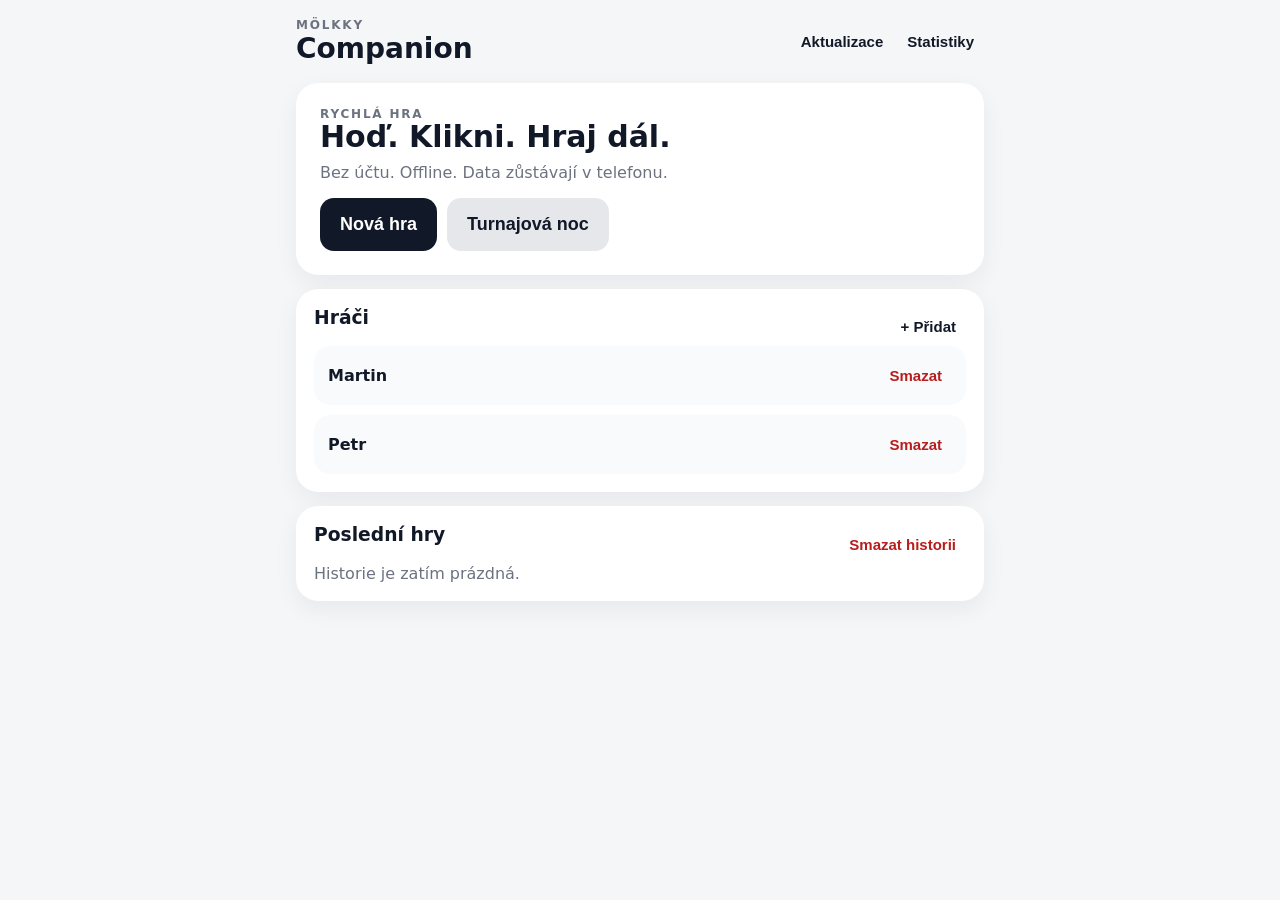
==== app/src/main/assets/index.html @ 86cca373 "Add files via upload" ====
<!doctype html>
<html lang="cs">
<head>
  <meta charset="utf-8" />
  <meta name="viewport" content="width=device-width,initial-scale=1,viewport-fit=cover" />
  <meta name="theme-color" content="#111827" />
  <title>Mölkky Companion</title>
  <link rel="manifest" href="manifest.webmanifest" />
  <link rel="stylesheet" href="styles.css" />
</head>
<body>
  <div class="app-shell">
    <header class="topbar">
      <div>
        <div class="eyebrow">MÖLKKY</div>
        <h1>Companion</h1>
      </div>
      <div class="top-actions"><button id="checkUpdateBtn" class="ghost">Aktualizace</button><button id="navStats" class="ghost">Statistiky</button></div>
    </header>

    <main>
      <section id="homeView" class="view active">
        <div class="card hero">
          <div>
            <div class="eyebrow">RYCHLÁ HRA</div>
            <h2>Hoď. Klikni. Hraj dál.</h2>
            <p>Bez účtu. Offline. Data zůstávají v telefonu.</p>
          </div>
          <div class="hero-actions">
            <button id="newGameBtn" class="primary big">Nová hra</button>
            <button id="tournamentNightBtn" class="secondary big">Turnajová noc</button>
          </div>
        </div>

        <div class="card">
          <div class="section-head">
            <h3>Hráči</h3>
            <button id="addPlayerBtn" class="ghost">+ Přidat</button>
          </div>
          <div id="playerList" class="player-list"></div>
        </div>

        <div class="card">
          <div class="section-head">
            <h3>Poslední hry</h3>
            <button id="clearHistoryBtn" class="ghost danger-text">Smazat historii</button>
          </div>
          <div id="historyList" class="history-list"></div>
        </div>
      </section>

      <section id="setupView" class="view">
        <div class="section-head">
          <button class="ghost back-home">← Zpět</button>
          <h2>Nová hra</h2>
        </div>

        <div class="card">
          <div class="section-head">
            <h3 id="setupTitle">Vyber hráče</h3>
            <span id="setupModeTag" class="tag">Jedna hra</span>
          </div>
          <p class="muted">Vybraní hráči hrají v pořadí shora dolů. Přetáhni je za ☰ nebo použij šipky.</p>
          <div id="orderedPlayers" class="ordered-players"></div>
          <div class="order-actions">
            <button id="sameOrderBtn" class="secondary">Stejné</button>
            <button id="reverseOrderBtn" class="secondary">Obrátit</button>
            <button id="randomOrderBtn" class="secondary">Náhodně</button>
          </div>
          <h4>Další hráči</h4>
          <div id="setupPlayers" class="setup-players"></div>
          <button id="addPlayerSetupBtn" class="secondary">+ Nový hráč</button>
        </div>

        <div class="card compact">
          <label class="toggle-row">
            <span>
              <strong>3 minutí = vyřazení</strong>
              <small>Oficiální pravidlo pro tři po sobě jdoucí hody bez bodu.</small>
            </span>
            <input id="threeMissRule" type="checkbox" checked>
          </label>
        </div>

        <button id="startGameBtn" class="primary big full">Spustit hru</button>
      </section>

      <section id="gameView" class="view">
        <div class="game-top">
          <button id="quitGameBtn" class="ghost">Ukončit</button>
          <div id="gameRound" class="pill">Kolo 1</div>
          <button id="undoBtn" class="ghost">↶ Undo</button>
        </div>

        <div class="score-card">
          <div class="turn-label">NA TAHU</div>
          <div id="currentPlayerName" class="current-name">—</div>
          <div class="score-line">
            <span id="currentScore">0</span>
            <small>/ 50</small>
          </div>
          <div id="targetHint" class="target-hint">Potřebuješ 50 bodů</div>
          <div id="missesHint" class="misses-hint">Minutí: 0/3</div>
        </div>

        <div class="card">
          <div class="entry-tabs">
            <button id="pinsModeBtn" class="mode-btn active">Kuželky</button>
            <button id="pointsModeBtn" class="mode-btn">Body</button>
          </div>

          <div id="pinsEntry">
            <div class="section-head">
              <h3>Co spadlo?</h3>
              <span id="selectionSummary" class="muted">Nic</span>
            </div>
            <div id="pinsGrid" class="pins-grid"></div>
          </div>

          <div id="pointsEntry" class="hidden">
            <div class="section-head"><h3>Kolik bodů?</h3><span class="muted">0–12</span></div>
            <div id="pointsGrid" class="points-grid"></div>
          </div>

          <div class="throw-actions">
            <button id="missBtn" class="secondary">Minutí</button>
            <button id="confirmThrowBtn" class="primary">Zapsat hod</button>
          </div>
        </div>

        <div class="card">
          <h3>Pořadí</h3>
          <div id="liveStandings" class="standings"></div>
        </div>
      </section>

      <section id="statsView" class="view">
        <div class="section-head">
          <button class="ghost back-home">← Zpět</button>
          <h2>Statistiky</h2>
        </div>
        <div id="statsContent"></div>
      </section>

      <section id="gameOverView" class="view">
        <div class="card hero center">
          <div class="eyebrow">VÍTĚZ</div>
          <h2 id="winnerName">—</h2>
          <p id="winnerSummary">—</p>
          <button id="rematchBtn" class="primary big">Odveta</button>
          <button id="nextTournamentGameBtn" class="primary big hidden">Další hra večera</button>
          <button id="endTournamentBtn" class="secondary hidden">Ukončit turnajovou noc</button>
          <button class="secondary back-home">Domů</button>
        </div>
        <div class="card">
          <h3>Výsledek</h3>
          <div id="finalStandings" class="standings"></div>
        </div>
        <div id="tournamentSummaryCard" class="card hidden">
          <div class="section-head"><h3>Turnajová noc</h3><span id="nightGameCount" class="tag"></span></div>
          <div id="nightStandings" class="standings"></div>
        </div>
      </section>
    </main>
  </div>

  <dialog id="playerDialog">
    <form method="dialog" id="playerForm">
      <h3>Nový hráč</h3>
      <input id="playerNameInput" maxlength="20" placeholder="Jméno hráče" autocomplete="off" required />
      <div class="dialog-actions">
        <button value="cancel" class="secondary">Zrušit</button>
        <button id="savePlayerBtn" value="default" class="primary">Uložit</button>
      </div>
    </form>
  </dialog>

  <script src="app.js"></script>
  <dialog id="updateDialog"><form method="dialog" id="updateForm"><h3>Aktualizace aplikace</h3><p id="updateMessage">Kontroluji novou verzi…</p><div class="dialog-actions"><button value="cancel" class="secondary">Zavřít</button><button id="downloadUpdateBtn" type="button" class="primary hidden">Stáhnout APK</button></div></form></dialog>
</body>
</html>
---- app/src/main/assets/styles.css ----
*{box-sizing:border-box}html,body{margin:0;padding:0;background:#f4f6f8;color:#111827;font-family:Inter,ui-sans-serif,system-ui,-apple-system,BlinkMacSystemFont,"Segoe UI",sans-serif}
body{min-height:100vh}.app-shell{max-width:720px;margin:0 auto;padding:18px 16px 40px}.topbar,.section-head,.game-top,.throw-actions,.toggle-row{display:flex;align-items:center;justify-content:space-between;gap:12px}
.topbar{margin-bottom:18px}.topbar h1,.section-head h2,h2,h3,p{margin-top:0}.topbar h1{margin-bottom:0;font-size:28px}.eyebrow{font-size:12px;font-weight:900;letter-spacing:.15em;color:#6b7280}
.view{display:none}.view.active{display:block}.card,.score-card{background:#fff;border-radius:22px;padding:18px;box-shadow:0 8px 24px rgba(17,24,39,.06);margin-bottom:14px}
.hero{padding:24px}.hero h2{font-size:30px;line-height:1.05;margin-bottom:10px}.hero p{color:#6b7280}.center{text-align:center}.compact{padding:14px 18px}
button{border:0;border-radius:14px;padding:12px 16px;font-weight:800;font-size:15px;cursor:pointer}.primary{background:#111827;color:white}.secondary{background:#e5e7eb;color:#111827}.ghost{background:transparent;color:#111827;padding:9px 10px}.danger-text{color:#b91c1c}.big{font-size:18px;padding:16px 20px}.full{width:100%}
.player-list,.history-list,.setup-players,.standings{display:grid;gap:10px}.player-row,.history-row,.setup-row,.standing-row{display:flex;align-items:center;justify-content:space-between;gap:10px;background:#f8fafc;border-radius:16px;padding:12px 14px}
.player-name{font-weight:850}.muted,small{color:#6b7280}.setup-row label{display:flex;align-items:center;gap:10px;width:100%;font-weight:800}.setup-row input{width:22px;height:22px}
.toggle-row small{display:block;margin-top:4px;line-height:1.35}.toggle-row input{width:24px;height:24px}
.score-card{text-align:center;padding:22px;background:#111827;color:white}.turn-label{font-size:12px;letter-spacing:.14em;color:#9ca3af;font-weight:900}.current-name{font-size:34px;font-weight:950;margin-top:4px}
.score-line{font-size:64px;font-weight:950;line-height:1;display:flex;justify-content:center;align-items:flex-end;gap:6px;margin:6px 0}.score-line small{font-size:20px;margin-bottom:7px}
.target-hint{font-weight:800;color:#d1d5db}.misses-hint{margin-top:8px;color:#fca5a5;font-size:13px;font-weight:800}
.pins-grid{display:grid;grid-template-columns:repeat(4,1fr);gap:10px;margin:14px 0}.pin{aspect-ratio:1/1;border-radius:50%;background:#eef2f7;color:#111827;font-size:22px;font-weight:950;border:3px solid transparent}
.pin.selected{background:#111827;color:#fff}.throw-actions button{flex:1}.pill{background:#e5e7eb;border-radius:999px;padding:8px 12px;font-weight:850;font-size:13px}
.standing-row.active{outline:3px solid #111827}.standing-row.eliminated{opacity:.45}.standing-score{font-size:22px;font-weight:950}.tag{font-size:11px;font-weight:900;background:#e5e7eb;border-radius:999px;padding:5px 8px}
.stat-grid{display:grid;grid-template-columns:repeat(2,1fr);gap:10px}.stat-card{background:#fff;border-radius:18px;padding:16px;box-shadow:0 8px 24px rgba(17,24,39,.05)}.stat-value{font-size:28px;font-weight:950}.stat-label{color:#6b7280;font-size:12px;font-weight:850}
dialog{border:0;border-radius:20px;padding:0;width:min(92vw,420px)}dialog::backdrop{background:rgba(17,24,39,.55)}#playerForm{padding:20px}#playerForm input{width:100%;padding:14px;border:1px solid #d1d5db;border-radius:12px;font-size:16px}.dialog-actions{display:flex;justify-content:flex-end;gap:10px;margin-top:14px}
@media(max-width:520px){.app-shell{padding:12px 12px 28px}.hero h2{font-size:27px}.pins-grid{grid-template-columns:repeat(4,1fr)}.pin{font-size:20px}.score-line{font-size:58px}}

.entry-tabs{display:grid;grid-template-columns:1fr 1fr;gap:8px;background:#eef2f7;padding:5px;border-radius:16px;margin-bottom:18px}
.mode-btn{background:transparent;color:#6b7280}
.mode-btn.active{background:#fff;color:#111827;box-shadow:0 2px 8px rgba(17,24,39,.08)}
.points-grid{display:grid;grid-template-columns:repeat(4,1fr);gap:10px;margin:14px 0}
.point-btn{padding:17px 6px;background:#eef2f7;font-size:20px;font-weight:950}
.point-btn.selected{background:#111827;color:#fff}
.hidden{display:none!important}

.hero-actions{display:flex;gap:10px;flex-wrap:wrap}
.ordered-players{display:grid;gap:9px;margin:12px 0 14px}
.order-row{display:grid;grid-template-columns:auto 1fr auto auto auto;align-items:center;gap:8px;background:#f8fafc;border-radius:16px;padding:10px}
.order-row.dragging{opacity:.45}
.drag-handle{font-size:22px;color:#6b7280;padding:8px;touch-action:none;cursor:grab}
.order-row .mini{padding:8px 10px;border-radius:10px;background:#e5e7eb}
.order-row .remove-order{background:transparent;color:#b91c1c;padding:8px}
.order-actions{display:grid;grid-template-columns:repeat(3,1fr);gap:8px;margin-bottom:18px}
.setup-pool-btn{width:100%;display:flex;justify-content:space-between;align-items:center;background:#f8fafc;margin-bottom:8px}
.night-delta.up{font-weight:900}
.night-delta.down{font-weight:900}
@media(max-width:520px){.hero-actions{display:grid}.hero-actions button{width:100%}.order-row{grid-template-columns:auto 1fr auto auto}.order-row .remove-order{grid-column:4}}

.top-actions{display:flex;gap:4px;align-items:center}
#updateForm{padding:20px}
#updateForm p{color:#4b5563;line-height:1.45}
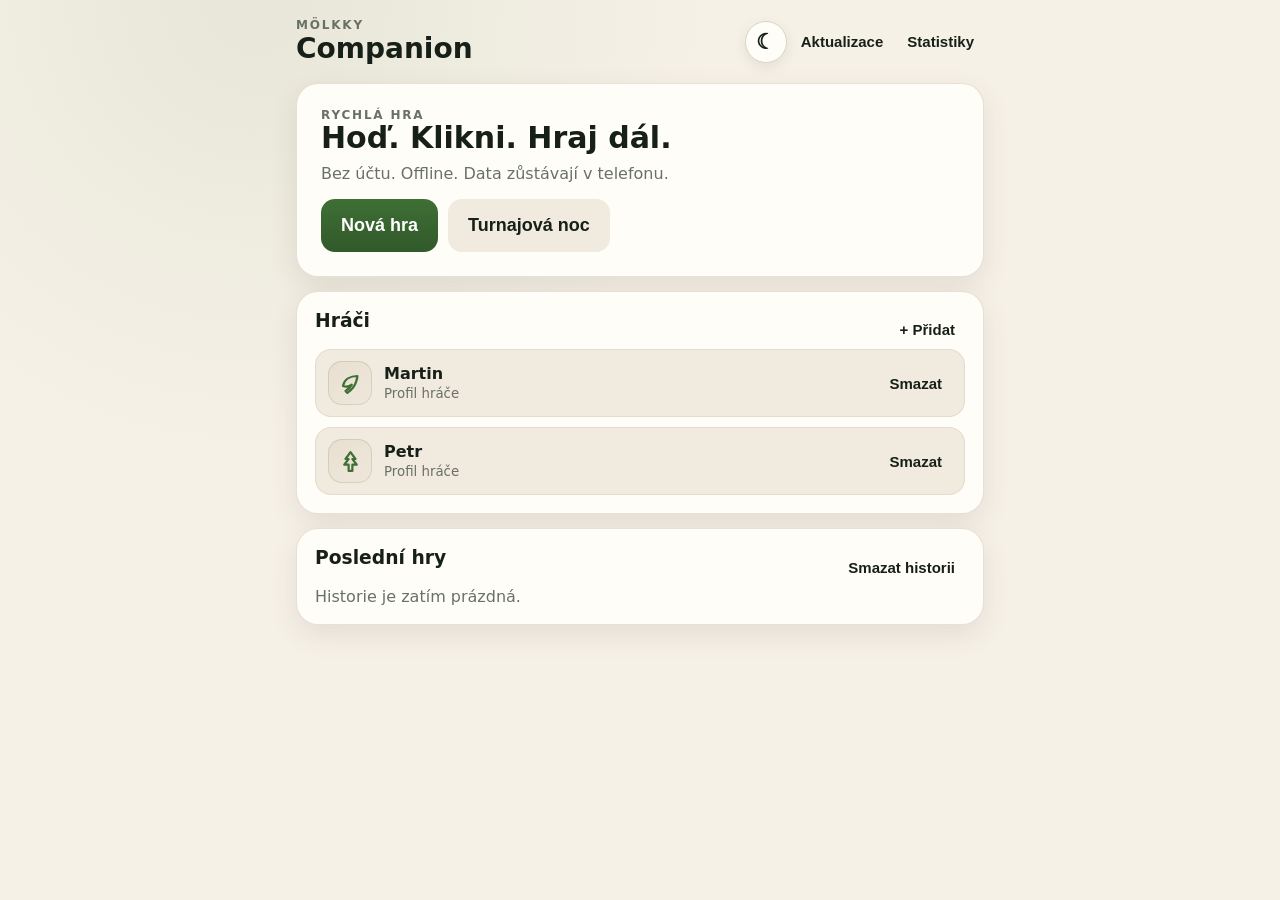
==== commit d1f3a9e3: "Add files via upload" ====
--- a/app/src/main/assets/index.html
+++ b/app/src/main/assets/index.html
@@ -15,7 +15,13 @@
         <div class="eyebrow">MÖLKKY</div>
         <h1>Companion</h1>
       </div>
-      <div class="top-actions"><button id="checkUpdateBtn" class="ghost">Aktualizace</button><button id="navStats" class="ghost">Statistiky</button></div>
+      <div class="top-actions">
+        <button id="themeToggleBtn" class="icon-btn theme-toggle" type="button" aria-label="Přepnout světlý/tmavý vzhled" title="Přepnout vzhled">
+          <span id="themeToggleIcon" aria-hidden="true">☾</span>
+        </button>
+        <button id="checkUpdateBtn" class="ghost">Aktualizace</button>
+        <button id="navStats" class="ghost">Statistiky</button>
+      </div>
     </header>
 
     <main>
@@ -95,6 +101,7 @@
         <div class="score-card">
           <div class="turn-label">NA TAHU</div>
           <div id="currentPlayerName" class="current-name">—</div>
+          <div id="currentPlayerBadge" class="current-player-badge" aria-hidden="true"></div>
           <div class="score-line">
             <span id="currentScore">0</span>
             <small>/ 50</small>
@@ -123,7 +130,7 @@
           </div>
 
           <div class="throw-actions">
-            <button id="missBtn" class="secondary">Minutí</button>
+            <button id="missBtn" class="secondary miss-button"><span class="miss-icon" aria-hidden="true"><svg viewBox="0 0 32 32" focusable="false"><circle cx="16" cy="16" r="10"></circle><circle cx="16" cy="16" r="4"></circle><path d="M6 26L26 6"></path><path d="M21 6h5v5"></path></svg></span><span>Minutí</span></button>
             <button id="confirmThrowBtn" class="primary">Zapsat hod</button>
           </div>
         </div>
--- a/app/src/main/assets/styles.css
+++ b/app/src/main/assets/styles.css
@@ -41,3 +41,53 @@
 .top-actions{display:flex;gap:4px;align-items:center}
 #updateForm{padding:20px}
 #updateForm p{color:#4b5563;line-height:1.45}
+
+
+/* v1.5 visual system */
+:root{
+  --bg:#f6f1e7;--surface:#fffdf8;--surface-2:#f0eadf;--surface-3:#e8dfd1;
+  --text:#172018;--muted:#697167;--line:#ded4c5;--primary:#3f6f35;--primary-2:#31592a;
+  --accent:#b56c2d;--danger:#b33a32;--shadow:0 10px 28px rgba(66,51,35,.10);
+  --score:#173019;--score-text:#fffef8;--avatar-bg:#e8dfcf;--avatar-fg:#3f6f35;
+}
+html[data-theme="dark"]{
+  --bg:#0b100c;--surface:#151b16;--surface-2:#1d251e;--surface-3:#273128;
+  --text:#f4f1e8;--muted:#aab2a9;--line:#344036;--primary:#79ad58;--primary-2:#649747;
+  --accent:#df944b;--danger:#ef7f75;--shadow:0 14px 30px rgba(0,0,0,.28);
+  --score:#111812;--score-text:#fffdf6;--avatar-bg:#283328;--avatar-fg:#9acb78;
+}
+html,body{background:var(--bg)!important;color:var(--text)!important;transition:background .18s ease,color .18s ease}
+body{background-image:radial-gradient(circle at 20% 0%,color-mix(in srgb,var(--primary) 8%,transparent),transparent 34%)!important}
+.card,.score-card{background:var(--surface);color:var(--text);box-shadow:var(--shadow);border:1px solid color-mix(in srgb,var(--line) 70%,transparent)}
+.score-card{background:linear-gradient(145deg,var(--score),color-mix(in srgb,var(--score) 82%,black));color:var(--score-text);border-color:transparent}
+.eyebrow,.muted,small,.hero p{color:var(--muted)!important}.turn-label{color:color-mix(in srgb,var(--score-text) 58%,transparent)}
+.target-hint{color:color-mix(in srgb,var(--score-text) 78%,transparent)}.misses-hint{color:#f0a39a}
+.primary{background:linear-gradient(180deg,var(--primary),var(--primary-2));color:#fff}.secondary{background:var(--surface-2);color:var(--text)}.ghost{color:var(--text)}
+.pill,.tag{background:var(--surface-2);color:var(--text)}
+.player-row,.history-row,.setup-row,.standing-row,.order-row,.setup-pool-btn{background:var(--surface-2);color:var(--text);border:1px solid color-mix(in srgb,var(--line) 65%,transparent)}
+.standing-row.active{outline:3px solid var(--primary)}
+.entry-tabs{background:var(--surface-2)}.mode-btn{color:var(--muted)}.mode-btn.active{background:var(--surface);color:var(--text);box-shadow:0 3px 10px rgba(0,0,0,.08)}
+.point-btn{background:var(--surface-2);color:var(--text)}.point-btn.selected{background:var(--primary);color:white}
+.stat-card{background:var(--surface);color:var(--text);border:1px solid var(--line)}.stat-label{color:var(--muted)}
+dialog{background:var(--surface);color:var(--text)}#playerForm input{background:var(--surface-2);color:var(--text);border-color:var(--line)}
+
+.icon-btn{width:42px;height:42px;padding:0;border-radius:50%;display:grid;place-items:center;background:var(--surface);color:var(--text);box-shadow:0 4px 14px rgba(0,0,0,.08);border:1px solid var(--line);font-size:21px}
+.theme-toggle{transition:transform .18s ease}.theme-toggle:active{transform:rotate(18deg) scale(.95)}
+
+.player-identity{display:flex;align-items:center;gap:12px;min-width:0}.player-copy{min-width:0}.player-copy .player-name{white-space:nowrap;overflow:hidden;text-overflow:ellipsis}
+.player-avatar{width:44px;height:44px;flex:0 0 44px;border-radius:14px;background:linear-gradient(145deg,var(--avatar-bg),color-mix(in srgb,var(--avatar-bg) 72%,var(--surface)));display:grid;place-items:center;color:var(--avatar-fg);box-shadow:inset 0 0 0 1px color-mix(in srgb,var(--avatar-fg) 16%,transparent)}
+.player-avatar svg{width:25px;height:25px;fill:none;stroke:currentColor;stroke-width:2.2;stroke-linecap:round;stroke-linejoin:round}.player-avatar svg path,.player-avatar svg circle{vector-effect:non-scaling-stroke}
+.player-tile{padding:11px 12px}.order-row{grid-template-columns:auto minmax(0,1fr) auto auto auto}.setup-pool-btn{text-align:left}
+.current-player-badge{display:flex;justify-content:center;margin:7px 0 4px}.hero-avatar{width:54px;height:54px;border-radius:18px;background:color-mix(in srgb,var(--primary) 18%,#fff);color:#9fd17e}.hero-avatar svg{width:31px;height:31px}
+
+.pins-grid{gap:9px}.pin{aspect-ratio:.82/1;border-radius:16px!important;background:var(--surface-2)!important;color:var(--text)!important;border:1px solid var(--line)!important;padding:8px 4px!important;display:flex;flex-direction:column;align-items:center;justify-content:center;gap:5px;box-shadow:0 5px 14px rgba(0,0,0,.06);transition:transform .12s ease,box-shadow .12s ease,background .12s ease}
+.pin:active{transform:scale(.96)}.pin.selected{background:color-mix(in srgb,var(--primary) 18%,var(--surface))!important;box-shadow:0 0 0 3px var(--primary)!important;border-color:var(--primary)!important}
+.wood-pin{width:38px;height:50px;border-radius:17px 17px 11px 11px;background:linear-gradient(90deg,#c68a4c,#e6bb77 30%,#f1ca8a 53%,#c98847 82%,#ad713d);display:grid;place-items:center;color:#2a1b10;font-size:20px;font-weight:950;box-shadow:inset 0 0 0 1px rgba(76,42,16,.16),0 3px 6px rgba(0,0,0,.12);position:relative}
+.wood-pin:before{content:"";position:absolute;top:5px;left:7px;right:7px;height:5px;border-radius:50%;border-top:1px solid rgba(75,45,18,.28)}
+.pin-mark{height:16px;color:var(--primary);display:block}.pin-mark svg{width:16px;height:16px;fill:none;stroke:currentColor;stroke-width:2.3;stroke-linecap:round;stroke-linejoin:round}
+
+.miss-button{display:flex;align-items:center;justify-content:center;gap:9px}.miss-icon{width:26px;height:26px;display:inline-grid;place-items:center;color:var(--danger)}.miss-icon svg{width:26px;height:26px;fill:none;stroke:currentColor;stroke-width:2.3;stroke-linecap:round;stroke-linejoin:round}
+
+html[data-theme="dark"] .wood-pin{filter:saturate(.88) brightness(.86)}
+html[data-theme="dark"] .icon-btn{box-shadow:0 4px 14px rgba(0,0,0,.25)}
+@media(max-width:520px){.top-actions{gap:2px}.top-actions .ghost{padding:8px 7px;font-size:13px}.icon-btn{width:38px;height:38px}.player-avatar{width:40px;height:40px;flex-basis:40px}.order-row{grid-template-columns:auto minmax(0,1fr) auto auto}.order-row .remove-order{grid-column:auto}.wood-pin{width:34px;height:45px}.pin{padding:7px 3px!important}}
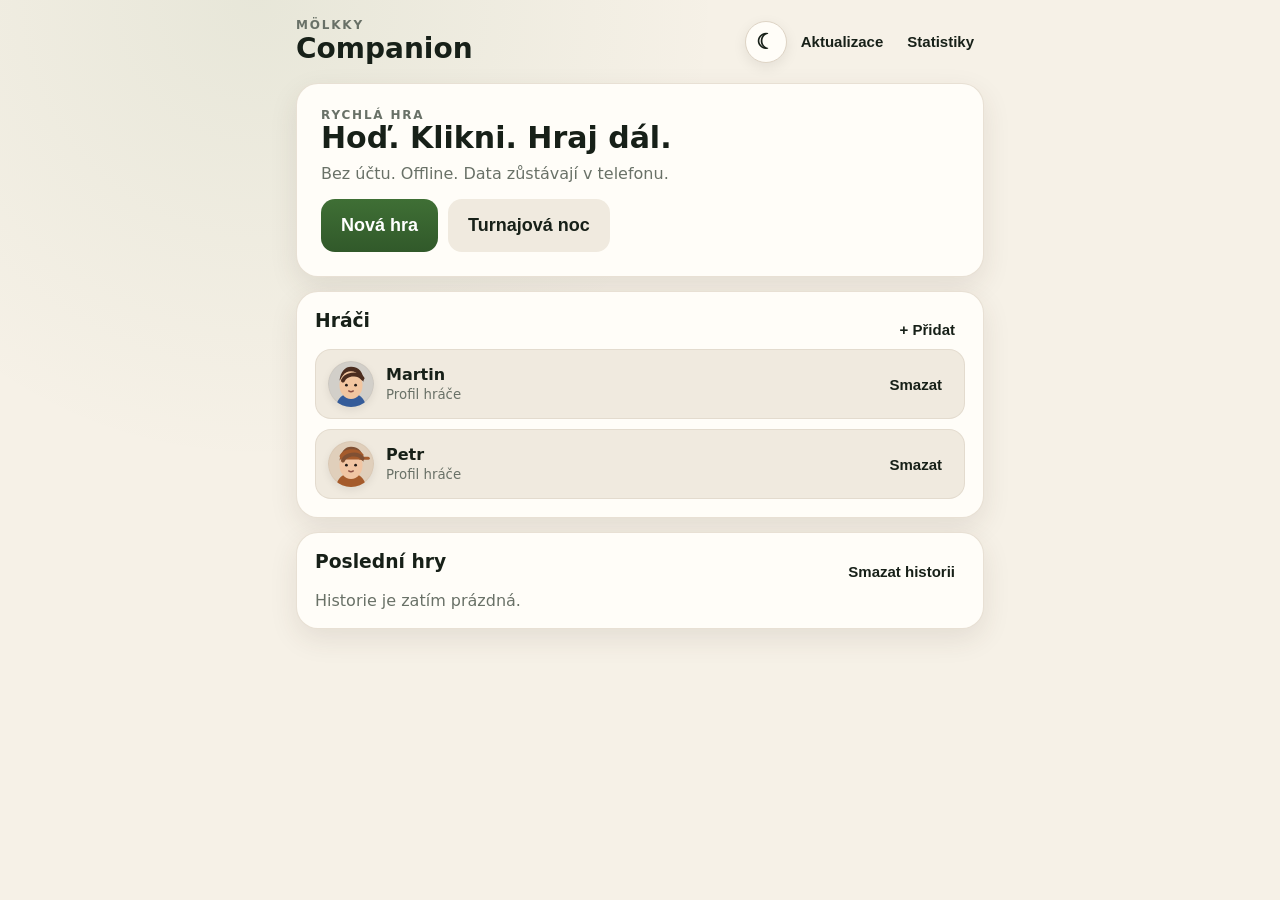
==== commit f764f372: "Add files via upload" ====
--- a/app/src/main/assets/index.html
+++ b/app/src/main/assets/index.html
@@ -130,7 +130,19 @@
           </div>
 
           <div class="throw-actions">
-            <button id="missBtn" class="secondary miss-button"><span class="miss-icon" aria-hidden="true"><svg viewBox="0 0 32 32" focusable="false"><circle cx="16" cy="16" r="10"></circle><circle cx="16" cy="16" r="4"></circle><path d="M6 26L26 6"></path><path d="M21 6h5v5"></path></svg></span><span>Minutí</span></button>
+            <button id="missBtn" class="secondary miss-button">
+              <span class="miss-icon funny-miss" aria-hidden="true">
+                <svg viewBox="0 0 44 44" focusable="false">
+                  <defs><linearGradient id="missWood" x1="0" x2="1"><stop offset="0" stop-color="#b8783e"/><stop offset=".48" stop-color="#efc784"/><stop offset="1" stop-color="#9f6333"/></linearGradient></defs>
+                  <path d="M14 8c0-3 3-5 8-5s8 2 8 5l2 24c.3 4-3 7-10 7s-10-3-10-7z" fill="url(#missWood)" stroke="#6f431f" stroke-width="1.2"/>
+                  <ellipse cx="22" cy="8" rx="8" ry="4" fill="#efc784" stroke="#6f431f" stroke-width="1.2"/>
+                  <path d="M17 17l3 3m0-3l-3 3M24 17l3 3m0-3l-3 3" stroke="#342015" stroke-width="1.8" stroke-linecap="round"/>
+                  <path d="M19 26c2 2 4 2 6 0" stroke="#7b302e" stroke-width="1.6" fill="none" stroke-linecap="round"/>
+                  <path d="M23 27c0 3 2 4 3 2" stroke="#b83d3d" stroke-width="2" fill="none" stroke-linecap="round"/>
+                  <path d="M7 36L37 6" stroke="#d9443f" stroke-width="5" stroke-linecap="round"/>
+                </svg>
+              </span><span>Minutí</span>
+            </button>
             <button id="confirmThrowBtn" class="primary">Zapsat hod</button>
           </div>
         </div>
--- a/app/src/main/assets/styles.css
+++ b/app/src/main/assets/styles.css
@@ -91,3 +91,26 @@
 html[data-theme="dark"] .wood-pin{filter:saturate(.88) brightness(.86)}
 html[data-theme="dark"] .icon-btn{box-shadow:0 4px 14px rgba(0,0,0,.25)}
 @media(max-width:520px){.top-actions{gap:2px}.top-actions .ghost{padding:8px 7px;font-size:13px}.icon-btn{width:38px;height:38px}.player-avatar{width:40px;height:40px;flex-basis:40px}.order-row{grid-template-columns:auto minmax(0,1fr) auto auto}.order-row .remove-order{grid-column:auto}.wood-pin{width:34px;height:45px}.pin{padding:7px 3px!important}}
+
+
+/* v1.6 – 3D pins, human avatars, funny miss */
+.player-avatar{width:46px;height:46px;flex:0 0 46px;border-radius:50%!important;overflow:hidden;background:var(--avatar-bg)!important;display:grid;place-items:center;box-shadow:inset 0 0 0 1px color-mix(in srgb,var(--line) 70%,transparent),0 3px 9px rgba(0,0,0,.08)}
+.player-avatar svg{width:100%!important;height:100%!important;display:block;fill:initial!important;stroke:initial!important}
+.hero-avatar{width:60px!important;height:60px!important;flex-basis:60px!important;border-radius:50%!important;box-shadow:0 5px 16px rgba(0,0,0,.18)!important}
+
+.pins-grid{gap:10px;align-items:end}
+.pin{aspect-ratio:.82/1.12!important;border-radius:18px!important;background:var(--surface-2)!important;color:var(--text)!important;border:1px solid var(--line)!important;padding:8px 3px 10px!important;display:flex!important;align-items:flex-end!important;justify-content:center!important;box-shadow:0 7px 17px rgba(0,0,0,.07)!important;overflow:visible!important}
+.pin:active{transform:translateY(2px) scale(.97)}
+.pin.selected{background:color-mix(in srgb,var(--primary) 15%,var(--surface))!important;box-shadow:0 0 0 3px var(--primary),0 10px 20px rgba(0,0,0,.09)!important;border-color:var(--primary)!important}
+.wood-pin{width:48px!important;height:66px!important;border-radius:12px 12px 10px 10px!important;background:linear-gradient(90deg,#9c6031 0%,#c98749 13%,#e2b66f 34%,#f1ce8b 52%,#d99d55 69%,#a56735 91%,#8a522c 100%)!important;display:flex!important;align-items:flex-start!important;justify-content:center!important;position:relative!important;box-shadow:inset 7px 0 9px rgba(255,255,255,.13),inset -7px 0 9px rgba(74,39,14,.18),0 7px 8px rgba(55,34,18,.22)!important}
+.wood-pin:before{content:""!important;position:absolute!important;left:2px!important;right:2px!important;top:-7px!important;height:16px!important;border-radius:50%!important;background:radial-gradient(ellipse at 45% 35%,#f6d99d 0 28%,#e7bb77 48%,#bd7d42 100%)!important;border:1px solid rgba(90,52,24,.25)!important;box-shadow:inset 0 1px 3px rgba(255,255,255,.35)!important}
+.wood-pin:after{content:"";position:absolute;left:8px;right:8px;bottom:-4px;height:8px;border-radius:50%;background:rgba(69,42,23,.16);filter:blur(2px)}
+.pin-number{position:relative;z-index:2;margin-top:-4px;width:31px;height:24px;border-radius:50%;display:grid;place-items:center;font-size:20px;font-weight:950;color:#2a1a10;text-shadow:0 1px rgba(255,255,255,.35)}
+.pin-mark{display:none!important}
+.pin.selected .wood-pin{transform:translateY(-2px);filter:saturate(1.08) brightness(1.03)}
+
+.miss-button{display:flex;align-items:center;justify-content:center;gap:9px}
+.miss-icon{width:36px!important;height:36px!important;display:inline-grid!important;place-items:center!important;color:inherit!important}
+.miss-icon svg{width:36px!important;height:36px!important;display:block!important;fill:initial!important;stroke:initial!important}
+.funny-miss{filter:drop-shadow(0 2px 2px rgba(0,0,0,.12))}
+@media(max-width:520px){.wood-pin{width:42px!important;height:58px!important}.player-avatar{width:42px;height:42px;flex-basis:42px}}
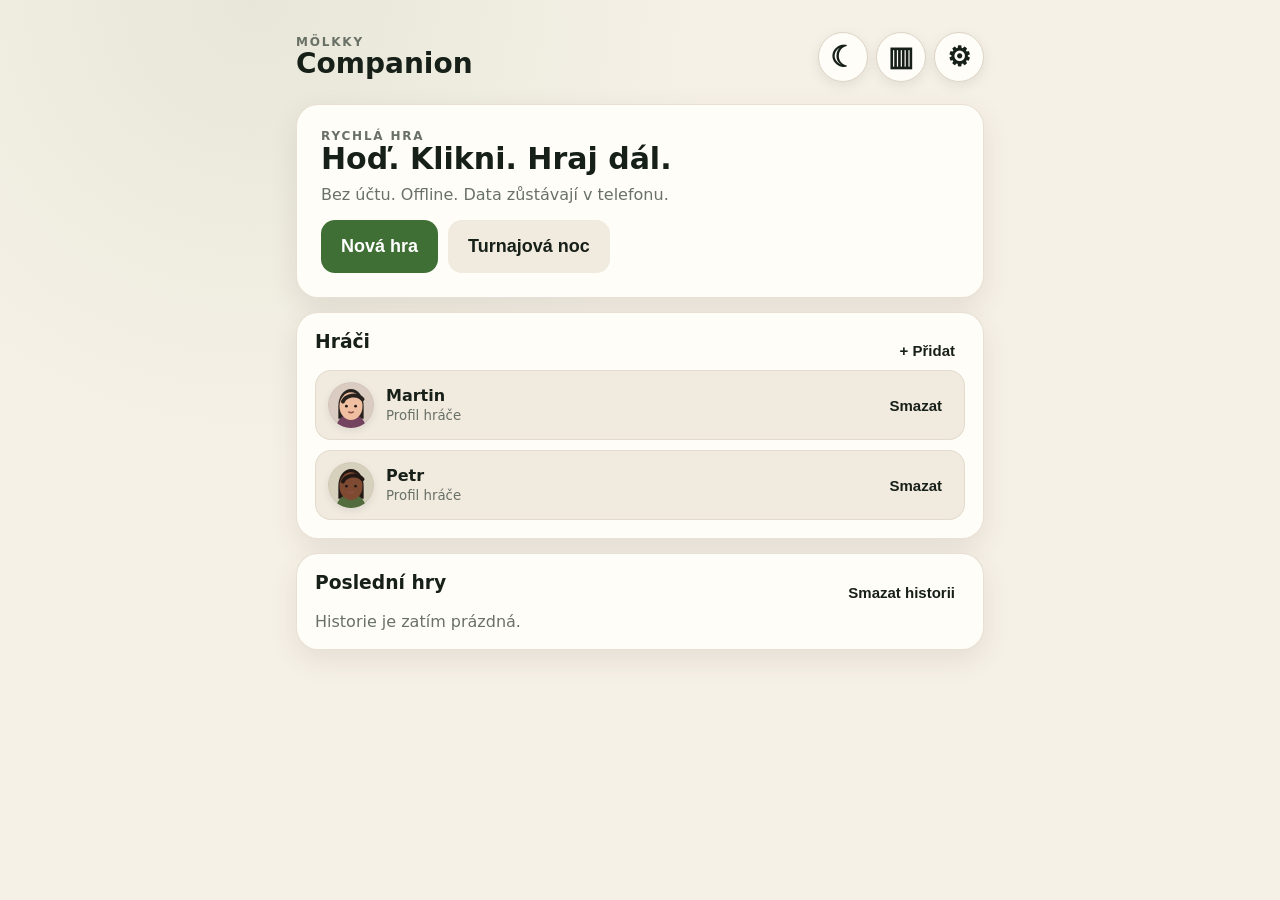
==== commit 0a086c7a: "Add files via upload" ====
--- a/app/src/main/assets/index.html
+++ b/app/src/main/assets/index.html
@@ -16,11 +16,15 @@
         <h1>Companion</h1>
       </div>
       <div class="top-actions">
-        <button id="themeToggleBtn" class="icon-btn theme-toggle" type="button" aria-label="Přepnout světlý/tmavý vzhled" title="Přepnout vzhled">
+        <button id="themeToggleBtn" class="icon-btn theme-toggle top-icon" type="button" aria-label="Přepnout světlý/tmavý vzhled" title="Přepnout vzhled">
           <span id="themeToggleIcon" aria-hidden="true">☾</span>
         </button>
-        <button id="checkUpdateBtn" class="ghost">Aktualizace</button>
-        <button id="navStats" class="ghost">Statistiky</button>
+        <button id="navStats" class="icon-btn top-icon" type="button" aria-label="Statistiky" title="Statistiky">
+          <span aria-hidden="true">▥</span>
+        </button>
+        <button id="navSettings" class="icon-btn top-icon" type="button" aria-label="Nastavení" title="Nastavení">
+          <span aria-hidden="true">⚙</span>
+        </button>
       </div>
     </header>
 
@@ -35,6 +39,7 @@
           <div class="hero-actions">
             <button id="newGameBtn" class="primary big">Nová hra</button>
             <button id="tournamentNightBtn" class="secondary big">Turnajová noc</button>
+            <button id="restoreGameBtn" class="secondary big hidden">Obnovit rozehranou hru</button>
           </div>
         </div>
 
@@ -81,8 +86,8 @@
         <div class="card compact">
           <label class="toggle-row">
             <span>
-              <strong>3 minutí = vyřazení</strong>
-              <small>Oficiální pravidlo pro tři po sobě jdoucí hody bez bodu.</small>
+              <strong id="missRuleLabel">3 minutí = vyřazení</strong>
+              <small id="missRuleHelp">Limit po sobě jdoucích hodů bez bodu.</small>
             </span>
             <input id="threeMissRule" type="checkbox" checked>
           </label>
@@ -104,7 +109,7 @@
           <div id="currentPlayerBadge" class="current-player-badge" aria-hidden="true"></div>
           <div class="score-line">
             <span id="currentScore">0</span>
-            <small>/ 50</small>
+            <small id="scoreTargetText">/ 50</small>
           </div>
           <div id="targetHint" class="target-hint">Potřebuješ 50 bodů</div>
           <div id="missesHint" class="misses-hint">Minutí: 0/3</div>
@@ -145,6 +150,7 @@
             </button>
             <button id="confirmThrowBtn" class="primary">Zapsat hod</button>
           </div>
+          <button id="nextPlayerBtn" class="primary full hidden next-player-btn">Další hráč →</button>
         </div>
 
         <div class="card">
@@ -159,6 +165,123 @@
           <h2>Statistiky</h2>
         </div>
         <div id="statsContent"></div>
+      </section>
+
+
+      <section id="settingsView" class="view">
+        <div class="section-head settings-head">
+          <button class="ghost back-home">← Zpět</button>
+          <h2>Nastavení</h2>
+        </div>
+
+        <div class="card settings-card">
+          <div class="eyebrow">VZHLED</div>
+          <h3>Jak má aplikace vypadat</h3>
+
+          <div class="setting-block">
+            <label class="setting-label">Režim vzhledu</label>
+            <div class="segmented three">
+              <button type="button" class="setting-choice" data-theme-mode="light">☀ Světlý</button>
+              <button type="button" class="setting-choice" data-theme-mode="dark">☾ Tmavý</button>
+              <button type="button" class="setting-choice" data-theme-mode="system">◐ Telefon</button>
+            </div>
+            <small>Rychlé přepnutí ☀/☾ nahoře zůstává vždy dostupné.</small>
+          </div>
+
+          <div class="setting-block">
+            <label class="setting-label">Barevný akcent</label>
+            <div class="accent-choices">
+              <button class="accent-dot" type="button" data-accent="#3f6f35" style="--dot:#3f6f35" aria-label="Zelená"></button>
+              <button class="accent-dot" type="button" data-accent="#9a5b1f" style="--dot:#9a5b1f" aria-label="Dřevěná"></button>
+              <button class="accent-dot" type="button" data-accent="#2f66a7" style="--dot:#2f66a7" aria-label="Modrá"></button>
+              <button class="accent-dot" type="button" data-accent="#6d4aa2" style="--dot:#6d4aa2" aria-label="Fialová"></button>
+              <button class="accent-dot" type="button" data-accent="#b84848" style="--dot:#b84848" aria-label="Červená"></button>
+              <button class="accent-dot" type="button" data-accent="#308b8b" style="--dot:#308b8b" aria-label="Tyrkysová"></button>
+              <button class="accent-dot" type="button" data-accent="#c78a22" style="--dot:#c78a22" aria-label="Jantarová"></button>
+            </div>
+          </div>
+        </div>
+
+        <div class="card settings-card">
+          <div class="eyebrow">PRAVIDLA HRY</div>
+          <h3>Výchozí nastavení nové hry</h3>
+
+          <div class="setting-row">
+            <div><strong>Cílové skóre</strong><small>Standardní Mölkky: 50 bodů.</small></div>
+            <input id="targetScoreSetting" class="number-setting" type="number" min="20" max="100" step="5" inputmode="numeric">
+          </div>
+
+          <div class="setting-row">
+            <div><strong>Limit minutí</strong><small>Počet minutí za sebou před vyřazením. 0 = bez vyřazení.</small></div>
+            <input id="missLimitSetting" class="number-setting" type="number" min="0" max="9" step="1" inputmode="numeric">
+          </div>
+
+          <label class="setting-row clickable">
+            <div><strong>Přehození cíle</strong><small>Při překročení cíle vrátit skóre na nastavenou hodnotu.</small></div>
+            <input id="bustEnabledSetting" type="checkbox">
+          </label>
+
+          <div class="setting-row" id="bustResetRow">
+            <div><strong>Návrat na</strong><small>Standardní pravidlo: 25 bodů.</small></div>
+            <input id="bustResetSetting" class="number-setting" type="number" min="0" max="99" step="1" inputmode="numeric">
+          </div>
+        </div>
+
+        <div class="card settings-card">
+          <div class="eyebrow">OVLÁDÁNÍ</div>
+          <h3>Rychlost hry</h3>
+
+          <div class="setting-block">
+            <label class="setting-label">Výchozí zadávání hodu</label>
+            <div class="segmented">
+              <button type="button" class="setting-choice" data-entry-default="pins">Kuželky</button>
+              <button type="button" class="setting-choice" data-entry-default="points">Body</button>
+            </div>
+          </div>
+
+          <label class="setting-row clickable">
+            <div><strong>Automaticky další hráč</strong><small>Po zapsání hodu rovnou přeskočí na dalšího hráče.</small></div>
+            <input id="autoAdvanceSetting" type="checkbox">
+          </label>
+
+          <label class="setting-row clickable">
+            <div><strong>Vibrace</strong><small>Krátká odezva při hodu, minutí a vítězství.</small></div>
+            <input id="vibrationSetting" type="checkbox">
+          </label>
+
+          <label class="setting-row clickable">
+            <div><strong>Zvuky</strong><small>Jemná zvuková odezva. Výchozí je vypnutá.</small></div>
+            <input id="soundSetting" type="checkbox">
+          </label>
+        </div>
+
+        <div class="card settings-card">
+          <div class="eyebrow">HRÁČI</div>
+          <div class="section-head">
+            <h3>Avatary</h3>
+            <small>Klepnutím můžeš změnit vzhled</small>
+          </div>
+          <div id="avatarSettingsList" class="avatar-settings-list"></div>
+        </div>
+
+        <div class="card settings-card">
+          <div class="eyebrow">DATA</div>
+          <h3>Správa uložených dat</h3>
+          <button id="settingsClearHistoryBtn" class="secondary full">Smazat historii her</button>
+          <button id="resetSettingsBtn" class="secondary full settings-gap">Obnovit výchozí nastavení</button>
+        </div>
+
+        <div class="card settings-card">
+          <div class="eyebrow">AKTUALIZACE A APLIKACE</div>
+          <h3>Mölkky Companion</h3>
+          <button id="settingsCheckUpdateBtn" class="secondary full">Zkontrolovat aktualizaci</button>
+          <div class="version-box">
+            <span>Verze aplikace</span>
+            <strong id="appVersionText">v1.7.0 (build 8)</strong>
+          </div>
+        </div>
+
+        <div class="settings-footer">Mölkky Companion • v1.7.0 • build 8</div>
       </section>
 
       <section id="gameOverView" class="view">
--- a/app/src/main/assets/styles.css
+++ b/app/src/main/assets/styles.css
@@ -114,3 +114,92 @@
 .miss-icon svg{width:36px!important;height:36px!important;display:block!important;fill:initial!important;stroke:initial!important}
 .funny-miss{filter:drop-shadow(0 2px 2px rgba(0,0,0,.12))}
 @media(max-width:520px){.wood-pin{width:42px!important;height:58px!important}.player-avatar{width:42px;height:42px;flex-basis:42px}}
+
+
+/* v1.7 clean UI + safe areas */
+.app-shell{
+  padding-top:calc(28px + env(safe-area-inset-top))!important;
+  padding-right:calc(16px + env(safe-area-inset-right))!important;
+  padding-bottom:calc(40px + env(safe-area-inset-bottom))!important;
+  padding-left:calc(16px + env(safe-area-inset-left))!important;
+}
+.topbar{align-items:center!important;min-height:58px}
+.topbar h1{line-height:1.05}
+.top-actions{display:flex;gap:8px;align-items:center;flex-shrink:0}
+.top-icon{
+  width:50px!important;height:50px!important;min-width:50px!important;min-height:50px!important;
+  font-size:27px!important;border-radius:50%!important;padding:0!important;
+  display:inline-flex!important;align-items:center!important;justify-content:center!important;
+}
+#themeToggleIcon{font-size:29px;line-height:1}
+.settings-head{padding-top:4px}
+.settings-card h3{margin:5px 0 14px}
+.setting-block{padding:14px 0;border-top:1px solid var(--line)}
+.setting-block:first-of-type{border-top:0;padding-top:4px}
+.setting-label{display:block;font-weight:900;margin-bottom:9px}
+.segmented{display:grid;grid-template-columns:repeat(2,1fr);gap:6px;background:var(--surface-2);padding:5px;border-radius:16px;margin-bottom:7px}
+.segmented.three{grid-template-columns:repeat(3,1fr)}
+.setting-choice{background:transparent;color:var(--muted);padding:11px 8px;border-radius:12px}
+.setting-choice.active{background:var(--surface);color:var(--text);box-shadow:var(--shadow);outline:2px solid color-mix(in srgb,var(--primary) 70%,transparent)}
+.setting-row{display:flex;align-items:center;justify-content:space-between;gap:16px;padding:15px 0;border-top:1px solid var(--line)}
+.setting-row:first-of-type{border-top:0}
+.setting-row>div:first-child{min-width:0}
+.setting-row strong{display:block}
+.setting-row small{display:block;margin-top:3px;line-height:1.35}
+.setting-row input[type="checkbox"]{width:25px;height:25px;accent-color:var(--primary);flex:0 0 auto}
+.setting-row.clickable{cursor:pointer}
+.number-setting{width:78px;padding:10px 8px;border:1px solid var(--line);border-radius:12px;background:var(--surface-2);color:var(--text);font-size:17px;font-weight:900;text-align:center}
+.setting-disabled{opacity:.42;pointer-events:none}
+.accent-choices{display:flex;gap:12px;flex-wrap:wrap}
+.accent-dot{width:42px;height:42px;padding:0;border-radius:50%;background:var(--dot);border:4px solid var(--surface);box-shadow:0 0 0 1px var(--line),0 4px 10px rgba(0,0,0,.08)}
+.accent-dot.active{box-shadow:0 0 0 3px var(--text),0 4px 10px rgba(0,0,0,.10);transform:scale(1.06)}
+.avatar-settings-list{display:grid;gap:9px}
+.avatar-setting-row{display:flex;align-items:center;justify-content:space-between;gap:10px;background:var(--surface-2);border-radius:16px;padding:10px 12px}
+.avatar-controls{display:flex;align-items:center;gap:6px}
+.avatar-change{padding:8px 10px;font-size:13px}
+.version-box{display:flex;align-items:center;justify-content:space-between;margin-top:14px;padding:13px 14px;border-radius:14px;background:var(--surface-2)}
+.settings-footer{text-align:center;color:var(--muted);font-size:12px;font-weight:800;padding:8px 0 20px}
+.settings-gap{margin-top:9px}
+.next-player-btn{margin-top:10px}
+button:disabled{opacity:.42;cursor:default}
+html{accent-color:var(--primary)}
+
+/* Actual Mölkky silhouette: clear diagonal cut and number on the cut face */
+.wood-pin{
+  width:50px!important;height:72px!important;position:relative!important;
+  border-radius:5px 5px 11px 11px!important;overflow:visible!important;
+  clip-path:polygon(0 22%,100% 0,100% 100%,0 100%)!important;
+  background:
+    linear-gradient(90deg,rgba(75,43,18,.13) 0 3%,transparent 3% 19%,rgba(255,255,255,.10) 19% 22%,transparent 22% 51%,rgba(89,50,20,.10) 51% 54%,transparent 54% 79%,rgba(255,255,255,.08) 79% 82%,transparent 82%),
+    linear-gradient(90deg,#965a28 0%,#c47e3a 18%,#e5ad60 37%,#f2cd82 51%,#dda253 67%,#b36e31 84%,#81491f 100%)!important;
+  box-shadow:inset 6px 0 8px rgba(255,255,255,.14),inset -7px 0 9px rgba(63,34,12,.20),0 8px 9px rgba(45,29,17,.24)!important;
+}
+.wood-pin:before{
+  content:""!important;position:absolute!important;z-index:2!important;
+  left:-1px!important;top:-4px!important;width:52px!important;height:24px!important;
+  border-radius:50%!important;
+  background:repeating-radial-gradient(ellipse at 45% 50%,#f2d28f 0 2px,#e7bd72 2px 4px,#d6a15a 4px 6px)!important;
+  border:1px solid rgba(86,48,20,.34)!important;
+  transform:rotate(-11deg)!important;transform-origin:center!important;
+  box-shadow:inset 0 2px 4px rgba(255,255,255,.34),inset 0 -2px 3px rgba(91,50,18,.18)!important;
+}
+.wood-pin:after{display:none!important}
+.pin-number{
+  position:absolute!important;z-index:5!important;top:-1px!important;left:50%!important;
+  transform:translateX(-50%) rotate(-10deg)!important;width:32px!important;height:23px!important;
+  margin:0!important;display:grid!important;place-items:center!important;font-size:20px!important;
+  line-height:1!important;font-weight:950!important;color:#27170d!important;text-shadow:0 1px 0 rgba(255,255,255,.4)!important;
+}
+.pin.selected .wood-pin{transform:translateY(-3px)!important;filter:saturate(1.08) brightness(1.05)!important}
+
+@media(max-width:520px){
+  .app-shell{padding-top:calc(24px + env(safe-area-inset-top))!important}
+  .top-icon{width:46px!important;height:46px!important;min-width:46px!important;min-height:46px!important}
+  #themeToggleIcon{font-size:27px}
+  .segmented.three{grid-template-columns:1fr}
+  .avatar-setting-row{align-items:flex-start;flex-direction:column}
+  .avatar-controls{width:100%}.avatar-change{flex:1}
+  .wood-pin{width:45px!important;height:65px!important}
+  .wood-pin:before{width:47px!important;height:22px!important}
+  .pin-number{font-size:19px!important}
+}
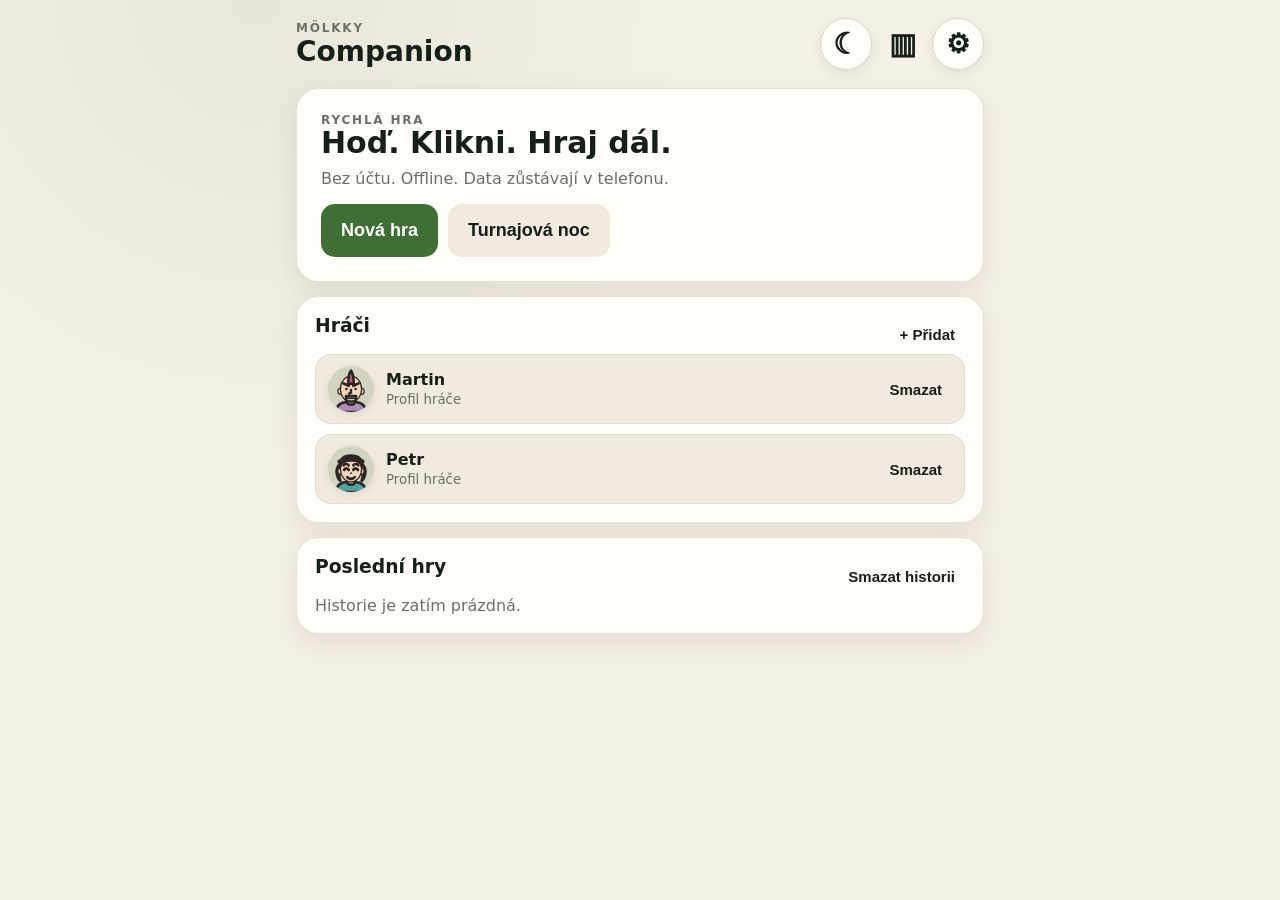
==== commit 1fb84210: "Add files via upload" ====
--- a/app/src/main/assets/index.html
+++ b/app/src/main/assets/index.html
@@ -16,15 +16,11 @@
         <h1>Companion</h1>
       </div>
       <div class="top-actions">
-        <button id="themeToggleBtn" class="icon-btn theme-toggle top-icon" type="button" aria-label="Přepnout světlý/tmavý vzhled" title="Přepnout vzhled">
+        <button id="themeToggleBtn" class="icon-btn theme-toggle" type="button" aria-label="Přepnout světlý/tmavý vzhled" title="Přepnout vzhled">
           <span id="themeToggleIcon" aria-hidden="true">☾</span>
         </button>
-        <button id="navStats" class="icon-btn top-icon" type="button" aria-label="Statistiky" title="Statistiky">
-          <span aria-hidden="true">▥</span>
-        </button>
-        <button id="navSettings" class="icon-btn top-icon" type="button" aria-label="Nastavení" title="Nastavení">
-          <span aria-hidden="true">⚙</span>
-        </button>
+        <button id="navStats" class="ghost">Statistiky</button>
+        <button id="navSettings" class="icon-btn" type="button" aria-label="Nastavení" title="Nastavení">⚙</button>
       </div>
     </header>
 
@@ -39,7 +35,7 @@
           <div class="hero-actions">
             <button id="newGameBtn" class="primary big">Nová hra</button>
             <button id="tournamentNightBtn" class="secondary big">Turnajová noc</button>
-            <button id="restoreGameBtn" class="secondary big hidden">Obnovit rozehranou hru</button>
+            <button id="restoreGameBtn" class="secondary big hidden">Obnovit poslední hru</button>
           </div>
         </div>
 
@@ -169,14 +165,15 @@
 
 
       <section id="settingsView" class="view">
-        <div class="section-head settings-head">
+        <div class="section-head">
           <button class="ghost back-home">← Zpět</button>
           <h2>Nastavení</h2>
         </div>
 
         <div class="card settings-card">
-          <div class="eyebrow">VZHLED</div>
-          <h3>Jak má aplikace vypadat</h3>
+          <div class="settings-title">
+            <div><div class="eyebrow">VZHLED</div><h3>Jak má aplikace vypadat</h3></div>
+          </div>
 
           <div class="setting-block">
             <label class="setting-label">Režim vzhledu</label>
@@ -185,19 +182,19 @@
               <button type="button" class="setting-choice" data-theme-mode="dark">☾ Tmavý</button>
               <button type="button" class="setting-choice" data-theme-mode="system">◐ Telefon</button>
             </div>
-            <small>Rychlé přepnutí ☀/☾ nahoře zůstává vždy dostupné.</small>
+            <small>Rychlé ☀/☾ přepnutí nahoře zůstává vždy dostupné.</small>
           </div>
 
           <div class="setting-block">
             <label class="setting-label">Barevný akcent</label>
-            <div class="accent-choices">
-              <button class="accent-dot" type="button" data-accent="#3f6f35" style="--dot:#3f6f35" aria-label="Zelená"></button>
-              <button class="accent-dot" type="button" data-accent="#9a5b1f" style="--dot:#9a5b1f" aria-label="Dřevěná"></button>
-              <button class="accent-dot" type="button" data-accent="#2f66a7" style="--dot:#2f66a7" aria-label="Modrá"></button>
-              <button class="accent-dot" type="button" data-accent="#6d4aa2" style="--dot:#6d4aa2" aria-label="Fialová"></button>
-              <button class="accent-dot" type="button" data-accent="#b84848" style="--dot:#b84848" aria-label="Červená"></button>
-              <button class="accent-dot" type="button" data-accent="#308b8b" style="--dot:#308b8b" aria-label="Tyrkysová"></button>
-              <button class="accent-dot" type="button" data-accent="#c78a22" style="--dot:#c78a22" aria-label="Jantarová"></button>
+            <div id="accentChoices" class="accent-choices">
+              <button type="button" class="accent-dot" data-accent="#3f6f35" style="--dot:#3f6f35" aria-label="Zelená"></button>
+              <button type="button" class="accent-dot" data-accent="#9a5b1f" style="--dot:#9a5b1f" aria-label="Dřevěná"></button>
+              <button type="button" class="accent-dot" data-accent="#2f66a7" style="--dot:#2f66a7" aria-label="Modrá"></button>
+              <button type="button" class="accent-dot" data-accent="#6d4aa2" style="--dot:#6d4aa2" aria-label="Fialová"></button>
+              <button type="button" class="accent-dot" data-accent="#b84848" style="--dot:#b84848" aria-label="Červená"></button>
+              <button type="button" class="accent-dot" data-accent="#308b8b" style="--dot:#308b8b" aria-label="Tyrkysová"></button>
+              <button type="button" class="accent-dot" data-accent="#c78a22" style="--dot:#c78a22" aria-label="Jantarová"></button>
             </div>
           </div>
         </div>
@@ -207,22 +204,22 @@
           <h3>Výchozí nastavení nové hry</h3>
 
           <div class="setting-row">
-            <div><strong>Cílové skóre</strong><small>Standardní Mölkky: 50 bodů.</small></div>
+            <div><strong>Cílové skóre</strong><small>Standardně 50 bodů.</small></div>
             <input id="targetScoreSetting" class="number-setting" type="number" min="20" max="100" step="5" inputmode="numeric">
           </div>
 
           <div class="setting-row">
-            <div><strong>Limit minutí</strong><small>Počet minutí za sebou před vyřazením. 0 = bez vyřazení.</small></div>
+            <div><strong>Limit minutí</strong><small>Počet minutí za sebou před vyřazením. 0 = vypnuto.</small></div>
             <input id="missLimitSetting" class="number-setting" type="number" min="0" max="9" step="1" inputmode="numeric">
           </div>
 
           <label class="setting-row clickable">
-            <div><strong>Přehození cíle</strong><small>Při překročení cíle vrátit skóre na nastavenou hodnotu.</small></div>
+            <div><strong>Překročení cíle</strong><small>Při přehození vrátit skóre na nastavenou hodnotu.</small></div>
             <input id="bustEnabledSetting" type="checkbox">
           </label>
 
           <div class="setting-row" id="bustResetRow">
-            <div><strong>Návrat na</strong><small>Standardní pravidlo: 25 bodů.</small></div>
+            <div><strong>Návrat na</strong><small>Standardní Mölkky používá 25 bodů.</small></div>
             <input id="bustResetSetting" class="number-setting" type="number" min="0" max="99" step="1" inputmode="numeric">
           </div>
         </div>
@@ -240,7 +237,7 @@
           </div>
 
           <label class="setting-row clickable">
-            <div><strong>Automaticky další hráč</strong><small>Po zapsání hodu rovnou přeskočí na dalšího hráče.</small></div>
+            <div><strong>Automaticky další hráč</strong><small>Po zapsání hodu rovnou přeskočí na dalšího.</small></div>
             <input id="autoAdvanceSetting" type="checkbox">
           </label>
 
@@ -259,29 +256,22 @@
           <div class="eyebrow">HRÁČI</div>
           <div class="section-head">
             <h3>Avatary</h3>
-            <small>Klepnutím můžeš změnit vzhled</small>
+            <small>Klepnutím změň vzhled</small>
           </div>
           <div id="avatarSettingsList" class="avatar-settings-list"></div>
         </div>
 
         <div class="card settings-card">
-          <div class="eyebrow">DATA</div>
-          <h3>Správa uložených dat</h3>
-          <button id="settingsClearHistoryBtn" class="secondary full">Smazat historii her</button>
-          <button id="resetSettingsBtn" class="secondary full settings-gap">Obnovit výchozí nastavení</button>
-        </div>
-
-        <div class="card settings-card">
-          <div class="eyebrow">AKTUALIZACE A APLIKACE</div>
+          <div class="eyebrow">AKTUALIZACE</div>
           <h3>Mölkky Companion</h3>
           <button id="settingsCheckUpdateBtn" class="secondary full">Zkontrolovat aktualizaci</button>
           <div class="version-box">
             <span>Verze aplikace</span>
-            <strong id="appVersionText">v1.7.0 (build 8)</strong>
-          </div>
-        </div>
-
-        <div class="settings-footer">Mölkky Companion • v1.7.0 • build 8</div>
+            <strong id="appVersionText">v1.7.5</strong>
+          </div>
+        </div>
+
+        <div class="settings-footer">Mölkky Companion • v1.7.5 • build 14</div>
       </section>
 
       <section id="gameOverView" class="view">
@@ -317,6 +307,7 @@
     </form>
   </dialog>
 
+  <script src="portraits.js"></script>
   <script src="app.js"></script>
   <dialog id="updateDialog"><form method="dialog" id="updateForm"><h3>Aktualizace aplikace</h3><p id="updateMessage">Kontroluji novou verzi…</p><div class="dialog-actions"><button value="cancel" class="secondary">Zavřít</button><button id="downloadUpdateBtn" type="button" class="primary hidden">Stáhnout APK</button></div></form></dialog>
 </body>
--- a/app/src/main/assets/styles.css
+++ b/app/src/main/assets/styles.css
@@ -116,24 +116,94 @@
 @media(max-width:520px){.wood-pin{width:42px!important;height:58px!important}.player-avatar{width:42px;height:42px;flex-basis:42px}}
 
 
-/* v1.7 clean UI + safe areas */
-.app-shell{
-  padding-top:calc(28px + env(safe-area-inset-top))!important;
-  padding-right:calc(16px + env(safe-area-inset-right))!important;
-  padding-bottom:calc(40px + env(safe-area-inset-bottom))!important;
-  padding-left:calc(16px + env(safe-area-inset-left))!important;
-}
-.topbar{align-items:center!important;min-height:58px}
-.topbar h1{line-height:1.05}
-.top-actions{display:flex;gap:8px;align-items:center;flex-shrink:0}
-.top-icon{
-  width:50px!important;height:50px!important;min-width:50px!important;min-height:50px!important;
-  font-size:27px!important;border-radius:50%!important;padding:0!important;
-  display:inline-flex!important;align-items:center!important;justify-content:center!important;
-}
-#themeToggleIcon{font-size:29px;line-height:1}
-.settings-head{padding-top:4px}
-.settings-card h3{margin:5px 0 14px}
+/* v1.6.1 – realistic Mölkky slanted-cut pins */
+.wood-pin{
+  width:48px!important;
+  height:70px!important;
+  border-radius:9px 9px 11px 11px!important;
+  position:relative!important;
+  display:flex!important;
+  align-items:flex-start!important;
+  justify-content:center!important;
+  overflow:visible!important;
+  background-image:
+    linear-gradient(90deg,rgba(75,44,22,.13) 0 2%,transparent 2% 15%,rgba(255,255,255,.09) 15% 17%,transparent 17% 45%,rgba(89,52,27,.10) 45% 47%,transparent 47% 73%,rgba(255,255,255,.07) 73% 75%,transparent 75% 100%),
+    linear-gradient(90deg,#8f572d 0%,#b8753b 12%,#d79b57 28%,#efc77e 48%,#e4b36d 64%,#b7773e 84%,#87502a 100%)!important;
+  box-shadow:
+    inset 6px 0 8px rgba(255,255,255,.12),
+    inset -7px 0 9px rgba(66,38,19,.2),
+    0 8px 9px rgba(55,34,18,.24)!important;
+}
+
+.wood-pin:before{
+  content:""!important;
+  position:absolute!important;
+  left:-1px!important;
+  right:-1px!important;
+  top:-11px!important;
+  height:25px!important;
+  border-radius:52% 48% 46% 54% / 55% 54% 46% 45%!important;
+  background:
+    radial-gradient(ellipse at 42% 40%,rgba(255,255,255,.28) 0 10%,transparent 11%),
+    repeating-radial-gradient(ellipse at 48% 45%,#efd092 0 2px,#e5bc78 2px 4px,#d6a660 4px 6px)!important;
+  border:1px solid rgba(91,53,25,.32)!important;
+  box-shadow:
+    inset 0 2px 4px rgba(255,255,255,.35),
+    inset 0 -2px 3px rgba(112,68,32,.18),
+    0 2px 2px rgba(68,40,19,.14)!important;
+  transform:skewY(-12deg) rotate(-3deg)!important;
+  transform-origin:center!important;
+}
+
+.wood-pin:after{
+  content:""!important;
+  position:absolute!important;
+  left:0!important;
+  right:0!important;
+  top:2px!important;
+  height:16px!important;
+  background:linear-gradient(176deg,rgba(244,209,145,.52) 0 42%,rgba(143,87,45,.10) 43% 100%)!important;
+  clip-path:polygon(0 10%,100% 0,100% 100%,0 100%)!important;
+  opacity:.52!important;
+  pointer-events:none!important;
+}
+
+.pin-number{
+  position:absolute!important;
+  z-index:4!important;
+  top:-8px!important;
+  left:50%!important;
+  transform:translateX(-50%) rotate(-3deg)!important;
+  width:34px!important;
+  height:26px!important;
+  display:grid!important;
+  place-items:center!important;
+  font-size:20px!important;
+  line-height:1!important;
+  font-weight:950!important;
+  color:#27170d!important;
+  text-shadow:0 1px 0 rgba(255,255,255,.42)!important;
+}
+
+.pin.selected .wood-pin{
+  transform:translateY(-3px) rotate(-1deg)!important;
+  filter:saturate(1.08) brightness(1.04)!important;
+}
+
+html[data-theme="dark"] .wood-pin{
+  filter:saturate(.92) brightness(.91);
+}
+
+@media(max-width:520px){
+  .wood-pin{width:43px!important;height:63px!important}
+  .wood-pin:before{top:-10px!important;height:23px!important}
+  .pin-number{top:-8px!important;font-size:19px!important}
+}
+
+
+/* v1.7 – settings */
+.settings-card h3{margin:4px 0 14px}
+.settings-title{display:flex;align-items:flex-start;justify-content:space-between;gap:12px}
 .setting-block{padding:14px 0;border-top:1px solid var(--line)}
 .setting-block:first-of-type{border-top:0;padding-top:4px}
 .setting-label{display:block;font-weight:900;margin-bottom:9px}
@@ -158,16 +228,80 @@
 .avatar-controls{display:flex;align-items:center;gap:6px}
 .avatar-change{padding:8px 10px;font-size:13px}
 .version-box{display:flex;align-items:center;justify-content:space-between;margin-top:14px;padding:13px 14px;border-radius:14px;background:var(--surface-2)}
+.version-box strong{font-size:15px}
 .settings-footer{text-align:center;color:var(--muted);font-size:12px;font-weight:800;padding:8px 0 20px}
-.settings-gap{margin-top:9px}
 .next-player-btn{margin-top:10px}
 button:disabled{opacity:.42;cursor:default}
 html{accent-color:var(--primary)}
 
-/* Actual Mölkky silhouette: clear diagonal cut and number on the cut face */
+@media(max-width:520px){
+  .top-actions{gap:1px}.top-actions .ghost{padding:8px 7px;font-size:13px}
+  .segmented.three{grid-template-columns:1fr}
+  .avatar-setting-row{align-items:flex-start;flex-direction:column}
+  .avatar-controls{width:100%}.avatar-change{flex:1}
+}
+
+/* v1.7.1 – larger top navigation icons */
+.topbar .top-actions .icon-btn{width:52px;height:52px;min-width:52px;min-height:52px;border-radius:50%;font-size:27px;line-height:1;display:inline-flex;align-items:center;justify-content:center}
+.topbar .top-actions #themeToggleIcon{font-size:29px;line-height:1}
+.topbar .top-actions #navStats{width:52px;height:52px;min-width:52px;min-height:52px;padding:0;font-size:0;border-radius:50%;display:inline-flex;align-items:center;justify-content:center}
+.topbar .top-actions #navStats::before{content:"▥";font-size:29px;line-height:1;font-weight:900}
+@media(max-width:520px){.topbar .top-actions .icon-btn,.topbar .top-actions #navStats{width:48px;height:48px;min-width:48px;min-height:48px}.topbar .top-actions #themeToggleIcon,.topbar .top-actions #navStats::before{font-size:27px}}
+
+/* v1.7.2 – authentic Mölkky pin silhouette: diagonal cut with number on cut face */
+.pin3d{
+  position:relative;
+  width:62px;
+  height:92px;
+  margin:8px auto 3px;
+  border-radius:7px 7px 15px 15px;
+  background:linear-gradient(90deg,#9b5d25 0%,#d79a4c 22%,#f0c574 48%,#c57d34 76%,#89501f 100%);
+  box-shadow:inset 7px 0 9px rgba(255,255,255,.16),inset -7px 0 9px rgba(74,35,9,.18),0 9px 12px rgba(0,0,0,.20);
+  transform:perspective(180px) rotateY(-2deg);
+  clip-path:polygon(0 21%,100% 0,100% 100%,0 100%);
+  overflow:visible;
+}
+.pin3d::before{
+  content:"";
+  position:absolute;
+  left:-1px;
+  top:1px;
+  width:64px;
+  height:31px;
+  border-radius:50%;
+  background:linear-gradient(155deg,#f7d994 0%,#e3ad5c 46%,#b66d2d 100%);
+  border:1px solid rgba(103,57,21,.45);
+  box-shadow:inset 0 4px 5px rgba(255,255,255,.35),inset 0 -3px 4px rgba(101,54,18,.16);
+  transform:rotate(-10deg) skewX(-5deg);
+  transform-origin:center;
+}
+.pin3d::after{
+  content:attr(data-num);
+  position:absolute;
+  z-index:3;
+  top:4px;
+  left:0;
+  width:100%;
+  text-align:center;
+  font-size:23px;
+  line-height:28px;
+  font-weight:900;
+  color:#2b1a0c;
+  text-shadow:0 1px 0 rgba(255,255,255,.35);
+  transform:rotate(-8deg);
+}
+.pin3d .pin-number{display:none!important}
+.pin-btn{min-height:132px}
+.pin-btn.selected .pin3d{filter:brightness(1.08);transform:perspective(180px) rotateY(-2deg) translateY(-2px)}
+
+
+/* v1.7.3 – final Mölkky pin geometry, applied to the real .wood-pin element */
 .wood-pin{
-  width:50px!important;height:72px!important;position:relative!important;
-  border-radius:5px 5px 11px 11px!important;overflow:visible!important;
+  width:50px!important;
+  height:72px!important;
+  position:relative!important;
+  border-radius:5px 5px 11px 11px!important;
+  overflow:visible!important;
   clip-path:polygon(0 22%,100% 0,100% 100%,0 100%)!important;
   background:
     linear-gradient(90deg,rgba(75,43,18,.13) 0 3%,transparent 3% 19%,rgba(255,255,255,.10) 19% 22%,transparent 22% 51%,rgba(89,50,20,.10) 51% 54%,transparent 54% 79%,rgba(255,255,255,.08) 79% 82%,transparent 82%),
@@ -175,31 +309,89 @@
   box-shadow:inset 6px 0 8px rgba(255,255,255,.14),inset -7px 0 9px rgba(63,34,12,.20),0 8px 9px rgba(45,29,17,.24)!important;
 }
 .wood-pin:before{
-  content:""!important;position:absolute!important;z-index:2!important;
-  left:-1px!important;top:-4px!important;width:52px!important;height:24px!important;
+  content:""!important;
+  position:absolute!important;
+  z-index:2!important;
+  left:-1px!important;
+  top:-4px!important;
+  width:52px!important;
+  height:24px!important;
   border-radius:50%!important;
-  background:repeating-radial-gradient(ellipse at 45% 50%,#f2d28f 0 2px,#e7bd72 2px 4px,#d6a15a 4px 6px)!important;
+  background:
+    repeating-radial-gradient(ellipse at 45% 50%,#f2d28f 0 2px,#e7bd72 2px 4px,#d6a15a 4px 6px)!important;
   border:1px solid rgba(86,48,20,.34)!important;
-  transform:rotate(-11deg)!important;transform-origin:center!important;
+  transform:rotate(-11deg)!important;
+  transform-origin:center!important;
   box-shadow:inset 0 2px 4px rgba(255,255,255,.34),inset 0 -2px 3px rgba(91,50,18,.18)!important;
 }
 .wood-pin:after{display:none!important}
 .pin-number{
-  position:absolute!important;z-index:5!important;top:-1px!important;left:50%!important;
-  transform:translateX(-50%) rotate(-10deg)!important;width:32px!important;height:23px!important;
-  margin:0!important;display:grid!important;place-items:center!important;font-size:20px!important;
-  line-height:1!important;font-weight:950!important;color:#27170d!important;text-shadow:0 1px 0 rgba(255,255,255,.4)!important;
-}
-.pin.selected .wood-pin{transform:translateY(-3px)!important;filter:saturate(1.08) brightness(1.05)!important}
-
+  position:absolute!important;
+  z-index:5!important;
+  top:-1px!important;
+  left:50%!important;
+  transform:translateX(-50%) rotate(-10deg)!important;
+  width:32px!important;
+  height:23px!important;
+  margin:0!important;
+  display:grid!important;
+  place-items:center!important;
+  font-size:20px!important;
+  line-height:1!important;
+  font-weight:950!important;
+  color:#27170d!important;
+  text-shadow:0 1px 0 rgba(255,255,255,.4)!important;
+}
+.pin.selected .wood-pin{
+  transform:translateY(-3px)!important;
+  filter:saturate(1.08) brightness(1.05)!important;
+}
 @media(max-width:520px){
-  .app-shell{padding-top:calc(24px + env(safe-area-inset-top))!important}
-  .top-icon{width:46px!important;height:46px!important;min-width:46px!important;min-height:46px!important}
-  #themeToggleIcon{font-size:27px}
-  .segmented.three{grid-template-columns:1fr}
-  .avatar-setting-row{align-items:flex-start;flex-direction:column}
-  .avatar-controls{width:100%}.avatar-change{flex:1}
   .wood-pin{width:45px!important;height:65px!important}
   .wood-pin:before{width:47px!important;height:22px!important}
   .pin-number{font-size:19px!important}
 }
+
+
+/* v1.7.5 – user-supplied portrait system + parametric Mölkky pin visuals */
+.player-avatar{
+  overflow:hidden!important;
+  background:color-mix(in srgb,var(--surface-2) 82%,var(--primary) 18%)!important;
+}
+.player-avatar .portrait-svg{
+  width:100%!important;
+  height:100%!important;
+  display:block!important;
+}
+.avatar-setting-row .player-avatar{width:54px!important;height:54px!important;flex-basis:54px!important}
+
+.pin{
+  min-height:132px!important;
+  display:flex!important;
+  align-items:center!important;
+  justify-content:center!important;
+  padding:8px 4px!important;
+  overflow:hidden!important;
+}
+.molkky-pin-svg{
+  width:62px;
+  height:98px;
+  display:block;
+  overflow:visible;
+  transition:transform .13s ease,filter .13s ease;
+}
+.pin.selected .molkky-pin-svg{
+  transform:translateY(-4px) scale(1.035);
+  filter:saturate(1.08) brightness(1.05);
+}
+html[data-theme="dark"] .molkky-pin-svg{filter:brightness(.94) saturate(.96)}
+html[data-theme="dark"] .pin.selected .molkky-pin-svg{filter:brightness(1.05) saturate(1.08)}
+
+/* The old CSS pin is no longer used; keep it inert in case stale markup appears. */
+.wood-pin{display:none!important}
+.pin-mark{display:none!important}
+
+@media(max-width:520px){
+  .pin{min-height:116px!important}
+  .molkky-pin-svg{width:55px;height:88px}
+}
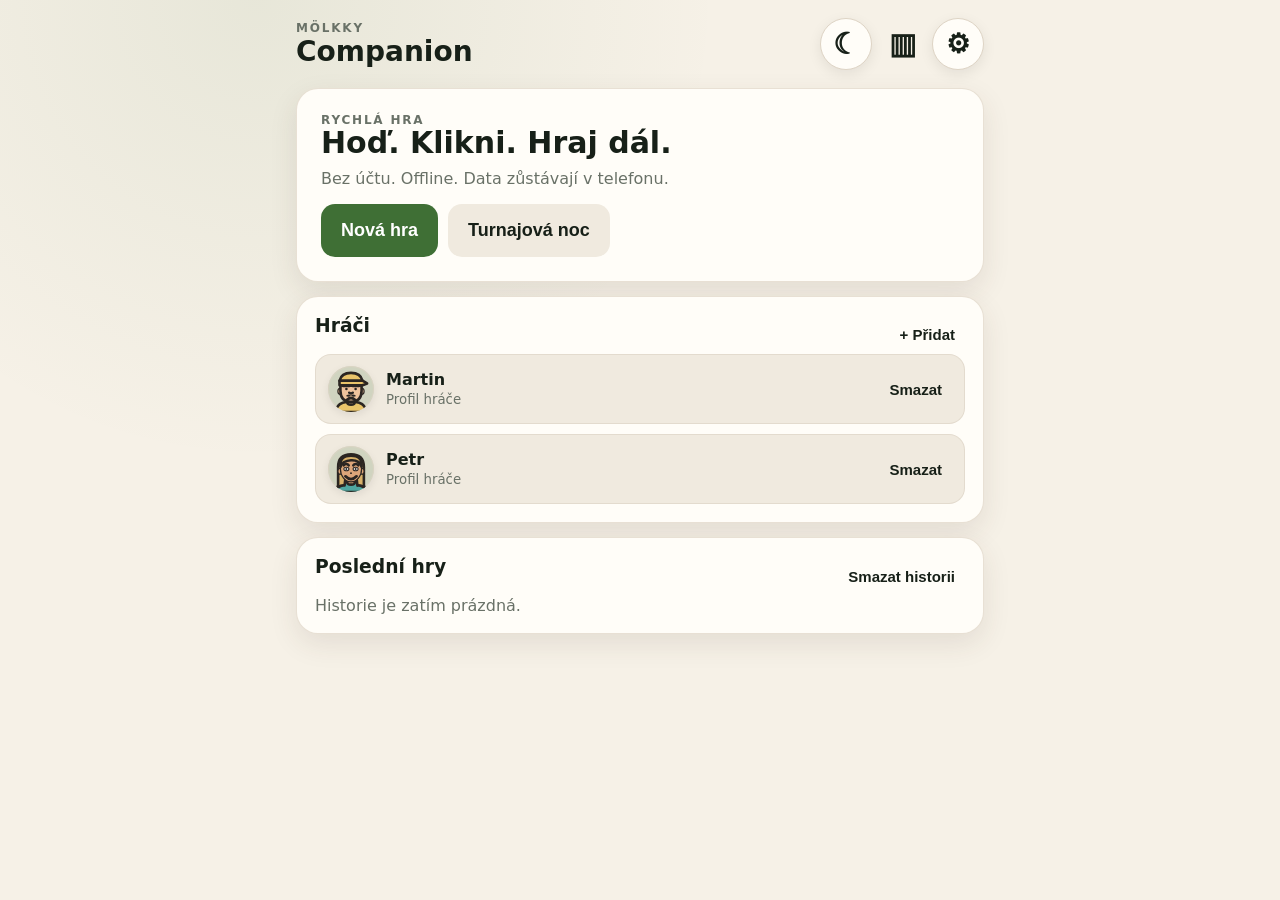
==== commit b67061d4: "Add files via upload" ====
--- a/app/src/main/assets/index.html
+++ b/app/src/main/assets/index.html
@@ -267,11 +267,11 @@
           <button id="settingsCheckUpdateBtn" class="secondary full">Zkontrolovat aktualizaci</button>
           <div class="version-box">
             <span>Verze aplikace</span>
-            <strong id="appVersionText">v1.7.5</strong>
-          </div>
-        </div>
-
-        <div class="settings-footer">Mölkky Companion • v1.7.5 • build 14</div>
+            <strong id="appVersionText">v1.7.6</strong>
+          </div>
+        </div>
+
+        <div class="settings-footer">Mölkky Companion • v1.7.6 • build 15</div>
       </section>
 
       <section id="gameOverView" class="view">
--- a/app/src/main/assets/styles.css
+++ b/app/src/main/assets/styles.css
@@ -395,3 +395,18 @@
   .pin{min-height:116px!important}
   .molkky-pin-svg{width:55px;height:88px}
 }
+
+
+/* v1.7.6 – 90° rotated Mölkky view: numbered cut face toward the player */
+.molkky-pin-svg.front-facing{
+  width:64px;
+  height:102px;
+  display:block;
+  overflow:visible;
+}
+.pin.selected .molkky-pin-svg.front-facing{
+  transform:translateY(-4px) scale(1.045);
+}
+@media(max-width:520px){
+  .molkky-pin-svg.front-facing{width:57px;height:92px}
+}
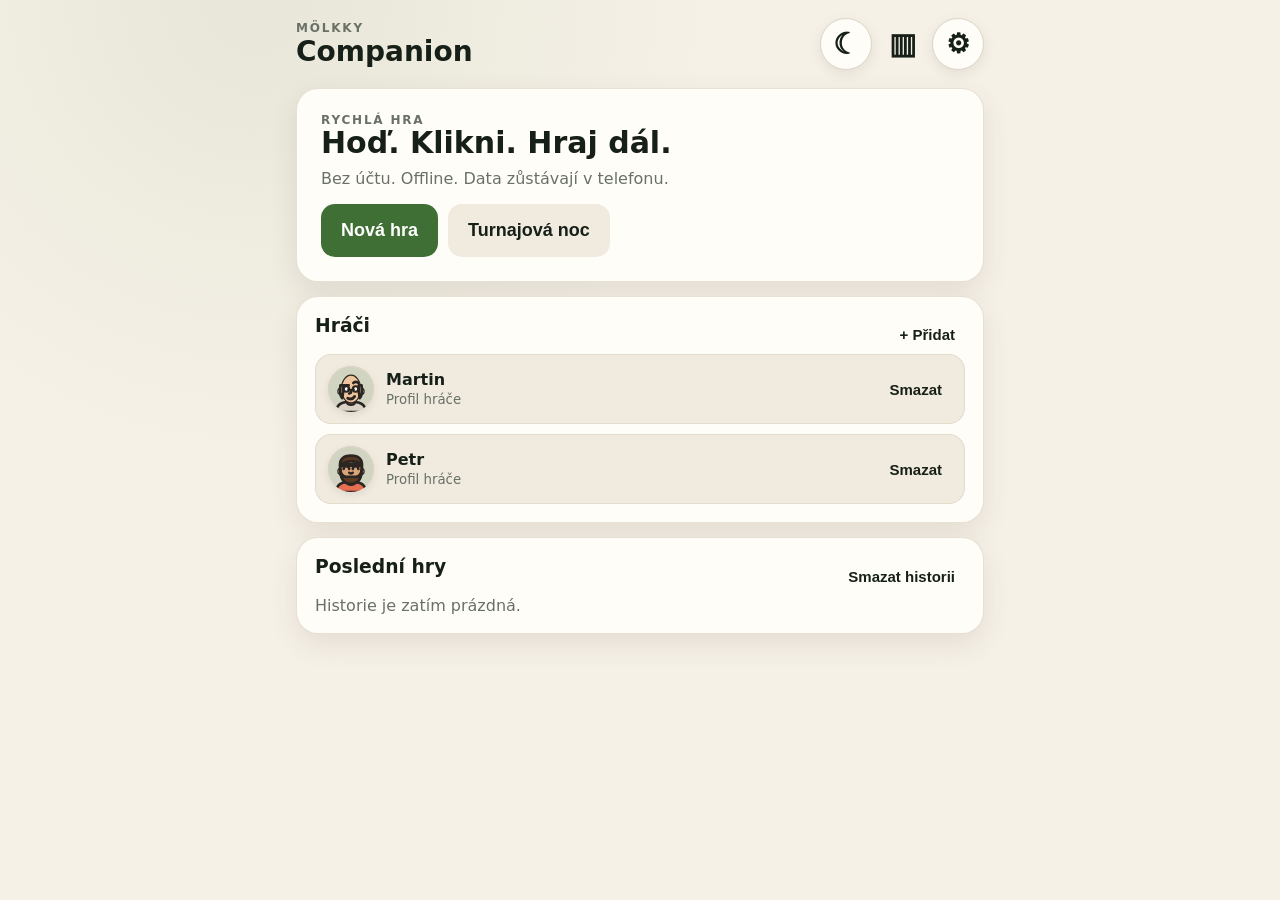
==== commit 5422867e: "Add files via upload" ====
--- a/app/src/main/assets/index.html
+++ b/app/src/main/assets/index.html
@@ -267,11 +267,11 @@
           <button id="settingsCheckUpdateBtn" class="secondary full">Zkontrolovat aktualizaci</button>
           <div class="version-box">
             <span>Verze aplikace</span>
-            <strong id="appVersionText">v1.7.6</strong>
-          </div>
-        </div>
-
-        <div class="settings-footer">Mölkky Companion • v1.7.6 • build 15</div>
+            <strong id="appVersionText">v1.7.7</strong>
+          </div>
+        </div>
+
+        <div class="settings-footer">Mölkky Companion • v1.7.7 • build 16</div>
       </section>
 
       <section id="gameOverView" class="view">
--- a/app/src/main/assets/styles.css
+++ b/app/src/main/assets/styles.css
@@ -410,3 +410,54 @@
 @media(max-width:520px){
   .molkky-pin-svg.front-facing{width:57px;height:92px}
 }
+
+/* v1.7.7 – actual 3D solid projected from supplied math model */
+.molkky-pin-svg.model3d{width:66px;height:104px;display:block;overflow:visible}
+.pin.selected .molkky-pin-svg.model3d{transform:translateY(-4px) scale(1.045)}
+@media(max-width:520px){.molkky-pin-svg.model3d{width:59px;height:94px}}
+
+
+/* v1.7.7 – robust bottom safe area / Android gesture navigation */
+:root{
+  --safe-top: env(safe-area-inset-top, 0px);
+  --safe-right: env(safe-area-inset-right, 0px);
+  --safe-bottom: env(safe-area-inset-bottom, 0px);
+  --safe-left: env(safe-area-inset-left, 0px);
+}
+
+/* Main scrollable content always stays clear of Android/iOS navigation areas. */
+.app-shell{
+  padding-top: max(18px, calc(12px + var(--safe-top))) !important;
+  padding-right: max(16px, calc(10px + var(--safe-right))) !important;
+  padding-bottom: max(48px, calc(28px + var(--safe-bottom))) !important;
+  padding-left: max(16px, calc(10px + var(--safe-left))) !important;
+  min-height: 100dvh;
+  box-sizing: border-box;
+}
+
+/* Extra reserve on the last visible card/control group. */
+.view.active > :last-child{
+  margin-bottom: max(8px, var(--safe-bottom));
+}
+
+/* Dialogs also respect the system navigation area. */
+dialog{
+  max-height: calc(100dvh - max(24px, var(--safe-top)) - max(24px, var(--safe-bottom))) !important;
+  box-sizing: border-box;
+}
+dialog form{
+  padding-bottom: max(18px, calc(12px + var(--safe-bottom))) !important;
+}
+
+/* Bottom action rows/buttons must never sit under gesture navigation. */
+.throw-actions,
+.dialog-actions,
+.settings-footer{
+  scroll-margin-bottom: max(56px, calc(36px + var(--safe-bottom)));
+}
+
+/* Fallback for browsers/WebViews without dynamic viewport units. */
+@supports not (height: 100dvh){
+  .app-shell{min-height:100vh}
+  dialog{max-height:calc(100vh - 48px)}
+}
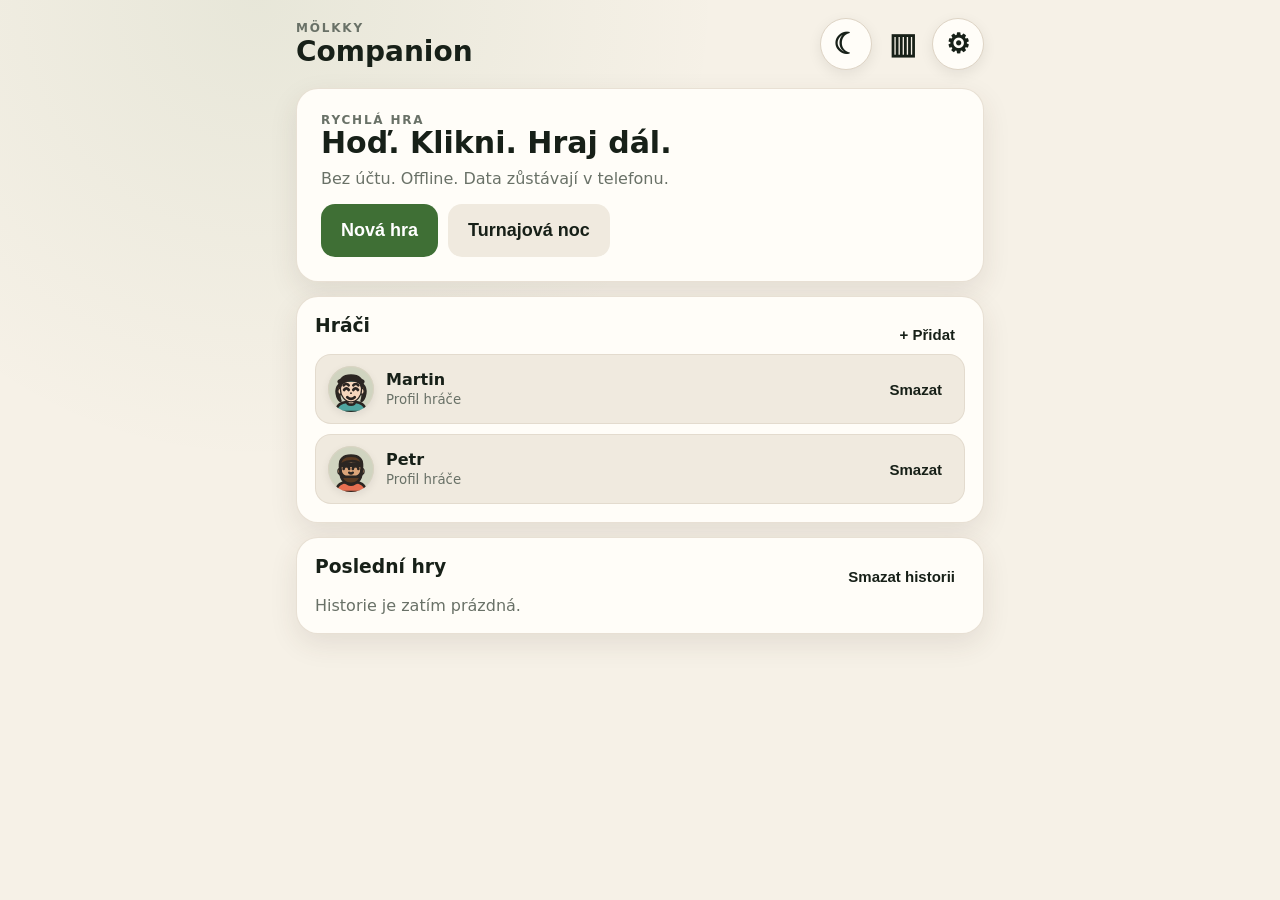
==== commit 5e9a5a19: "Add files via upload" ====
--- a/app/src/main/assets/index.html
+++ b/app/src/main/assets/index.html
@@ -267,11 +267,11 @@
           <button id="settingsCheckUpdateBtn" class="secondary full">Zkontrolovat aktualizaci</button>
           <div class="version-box">
             <span>Verze aplikace</span>
-            <strong id="appVersionText">v1.7.7</strong>
-          </div>
-        </div>
-
-        <div class="settings-footer">Mölkky Companion • v1.7.7 • build 16</div>
+            <strong id="appVersionText">v1.7.8</strong>
+          </div>
+        </div>
+
+        <div class="settings-footer">Mölkky Companion • v1.7.8 • build 17</div>
       </section>
 
       <section id="gameOverView" class="view">
--- a/app/src/main/assets/styles.css
+++ b/app/src/main/assets/styles.css
@@ -461,3 +461,55 @@
   .app-shell{min-height:100vh}
   dialog{max-height:calc(100vh - 48px)}
 }
+
+/* v1.7.7 final visual: model-faithful pins, stronger wood grain, upright readable numbers */
+.molkky-pin-svg.model3d.wood-rich{width:72px;height:112px;display:block;overflow:visible}
+.pin{min-height:136px!important}
+.pin.selected .molkky-pin-svg.model3d.wood-rich{transform:translateY(-4px) scale(1.055)}
+@media(max-width:520px){
+  .molkky-pin-svg.model3d.wood-rich{width:63px;height:100px}
+  .pin{min-height:122px!important}
+}
+
+
+/* v1.7.8 – large pin tiles */
+.pins-grid{
+  gap:10px!important;
+}
+.pin{
+  min-height:154px!important;
+  padding:4px!important;
+  display:flex!important;
+  align-items:flex-end!important;
+  justify-content:center!important;
+  overflow:hidden!important;
+  border-radius:20px!important;
+}
+.molkky-pin-svg.model3d.wood-rich{
+  width:94%!important;
+  height:146px!important;
+  max-width:104px!important;
+  display:block!important;
+  overflow:visible!important;
+  transform-origin:center bottom!important;
+}
+.pin.selected .molkky-pin-svg.model3d.wood-rich{
+  transform:translateY(-3px) scale(1.02)!important;
+}
+@media(max-width:520px){
+  .pins-grid{gap:8px!important}
+  .pin{min-height:142px!important;padding:2px!important}
+  .molkky-pin-svg.model3d.wood-rich{
+    width:96%!important;
+    height:134px!important;
+    max-width:94px!important;
+  }
+}
+
+/* keep number readable on larger pin */
+.molkky-pin-svg.model3d.wood-rich text{
+  paint-order:stroke fill;
+  stroke:#f2c979;
+  stroke-opacity:.14;
+  stroke-width:.35px;
+}
